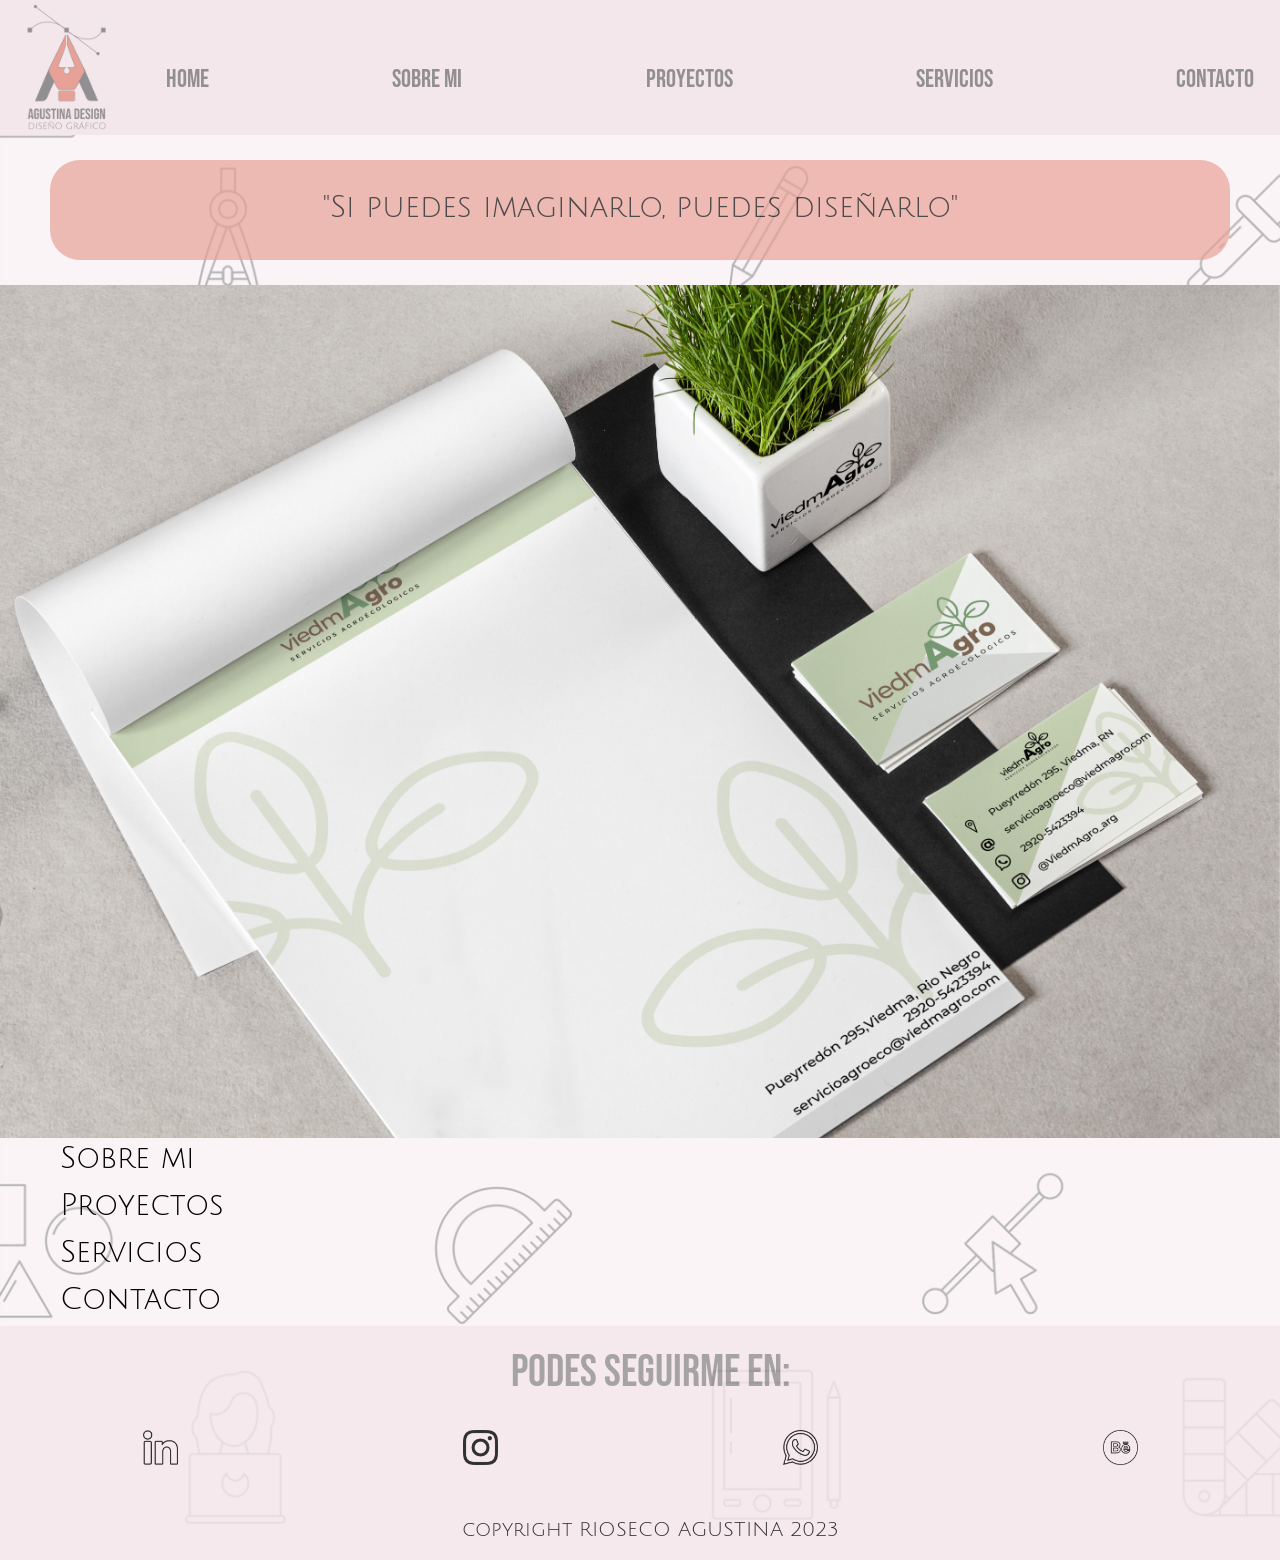
==== index.html @ bef90348 "agregado de nuevo repositorio" ====
<!DOCTYPE html>
<html lang="es">
<head>
    <meta charset="UTF-8">
    <meta http-equiv="X-UA-Compatible" content="IE=edge">
    <meta name="viewport" content="width=device-width, initial-scale=1.0">
    <meta name="description"
      content="Sitio de servicios de diseño grafico, identidad de marcas, brandign, redes sociales y diseño web de forma presencial, hibrido o remoto">
    <meta name="keywords" content="logotipos, paleta cromatica, tipografias, mockups, redes sociales, html, css, sass">
    <title>Agustina Design | Diseño gráfico</title>
    <link rel="shortcut icon" href="./img/favicon.png">
    <link href="https://cdn.jsdelivr.net/npm/bootstrap@5.3.0/dist/css/bootstrap.min.css" rel="stylesheet"
        integrity="sha384-9ndCyUaIbzAi2FUVXJi0CjmCapSmO7SnpJef0486qhLnuZ2cdeRhO02iuK6FUUVM" crossorigin="anonymous">
    <script src="https://cdn.jsdelivr.net/npm/bootstrap@5.3.0/dist/js/bootstrap.bundle.min.js"
        integrity="sha384-geWF76RCwLtnZ8qwWowPQNguL3RmwHVBC9FhGdlKrxdiJJigb/j/68SIy3Te4Bkz"
        crossorigin="anonymous"></script>
    <link rel="stylesheet" href="https://cdnjs.cloudflare.com/ajax/libs/animate.css/4.1.1/animate.min.css"/>
    <link rel="stylesheet" href="./css/estilos.css">
</head>
<body id="grilla">
    <header id="header" class="header">
      <!--menu de inicio, contiene imagen de logotipo y menu principal-->
      <!--logotipo principal-->
        <section>
             <a href="./index.html"><img class="imagen-logo" src="./img/logo-principal.png" alt="imagen de logo de mi marca"></a>  
        </section>
        <!--menu de inicio-->
        <nav>
            <ul class="menu">
                <li><a href="./index.html" class="textomenu">Home</a></li>
                <li><a href="./pages/sobre-mi.html" class="textomenu">Sobre mi</a></li>
                <li><a href="./pages/proyectos.html" class="textomenu">Proyectos</a></li>
                <li><a href="./pages/servicios.html" class="textomenu">Servicios</a></li>
                <li><a href="./pages/contacto.html" class="textomenu">Contacto</a></li>
            </ul>
        </nav>
    </header>
    <main class="main">
      <!--main de inicio, contiene texto de bienvenida, carrusel de imagenes, lista de inicio-->
      <!--frase de bienvenida-->
        <div class="incio">
          <h1 class="animate__animated animate__bounce">"Si puedes imaginarlo, puedes diseñarlo"</h1>
        </div> 
        <!--carrusel de imagenes-->
        <div id="carouselExampleSlidesOnly" class="carousel slide" data-bs-ride="carousel">
          <div class="carousel-inner">
            <div class="carousel-item active">
              <img src="./img/inicio/viedmagro-1.jpg" class="d-block w-100" alt="papeleria de marca viedmagro">
            </div>
            <div class="carousel-item">
              <img src="./img/inicio/76421.jpg" class="d-block w-100" alt="cartel de reposteria">
            </div>
            <div class="carousel-item">
              <img src="./img/inicio/17902348.jpg" class="d-block w-100" alt="papeleria de agendas de alma sur">
            </div>
          </div>
        </div>
        <!--listas de inicio-->
        <nav>
          <div>
            <h2 class="listainicio"><a href="./pages/sobre mi.html">Sobre mi</a></h2>
            <h2 class="listainicio"><a href="./pages/proyectos.html">Proyectos</a></h2>
            <h2 class="listainicio"><a href="./pages/servicios.html">Servicios</a></h2>
            <h2 class="listainicio"><a href="./pages/contacto.html">Contacto</a></h2>
          </div> 
        </nav>
    </main>
    <!--footer, contiene texto de salida, redes sociales y copyrigth-->
    <footer class="footer">
      <!--texto salida-->
        <div>
            <h6>Podes seguirme en:</h6>
        </div>
        <!--redes sociales y sus enlaces-->
            <div class="redesfooter">
                
                <a href="https://www.linkedin.com/in/agustina-rioseco-5066a0279/" target="_blank"><img class="footerr" src="./img/redes/linkedin.png" alt="imagen linkedin"></a>

               <a href="https://www.instagram.com/de_la_fuente_agustina/" target="_blank"><img class="footerr" src="./img/redes/instagram.png" alt="imagen instagram"></a>
            
                <a href="https://wa.me/2995010881" target="_blank"><img class="footerr" src="./img/redes//whatsapp.png" alt="imagen whatsapp"></a>
            
              <a href="https://www.behance.net/agustinarioseco1/projects" target="_blank"><img  class="footerr" src="./img/redes/behance.png" alt="imagen behance"></a>
            </div>
            <!--pie de pagina o copyrigth-->
        <div>
            <p class="pie-de-pagina"> copyright RIOSECO AGUSTINA 2023</p>
        </div>
    </footer>
</body>
</html>
---- css/estilos.css ----
@charset "UTF-8";
/*colores*/
/*fuentes*/
/*size*/
/*maps*/
/*mixins*/
@font-face {
  font-family: "julius";
  src: url(../fonts/JuliusSansOne-Regular.ttf);
}
@font-face {
  font-family: "bebas neue";
  src: url(../fonts/BebasNeue-Regular.ttf);
}
body {
  background-image: url(../img/fondo1.png);
  background-size: cover;
}

/******ESTRUCTURA******/
* {
  margin: 0;
  padding: 0;
}

/*maqueta pagina principal*/
body #grilla {
  overflow-x: hidden;
  display: grid;
  grid-template-areas: "header" "main" "footer";
  grid-template-columns: 100%;
}
body #grilla .header {
  grid-area: header;
}
body #grilla .main {
  grid-area: main;
}
body #grilla .footer {
  grid-area: footer;
}

/******INDEX******/
/*menu de incio*/
#header {
  overflow: hidden;
  background-color: #F4E7EC;
  display: grid;
  grid-template-areas: "imagen-logo menu";
  grid-template-columns: 140px 1fr;
  grid-template-rows: 135px;
}

header section a .imagen-logo {
  grid-area: imagen-logo;
  background-color: #F4E7EC;
  height: 130px;
  width: 130px;
  padding: 2px;
  margin: 2px;
}
header nav .menu {
  text-decoration: none;
  list-style-type: none;
  overflow: hidden;
  grid-area: menu;
  height: 140px;
  padding: 40px 10px;
  margin: 10px 5px;
  display: flex;
  flex-direction: row;
  justify-content: space-between;
  align-items: center;
}
header nav .menu .textomenu {
  font-family: "bebas neue";
  font-size: 25px;
  padding: 40px 10px;
  margin: 1px;
  text-decoration: none;
  color: #918f91;
}
header nav .menu .textomenu:hover {
  padding: 8px;
  background-color: #f6dce6;
  border-radius: 15px;
}

/*frase inicio*/
/*listas de la pagina de incio*/
main h1 {
  color: black;
  font-family: "julius";
  font-size: 30px;
  overflow: hidden;
  background-color: #e8a197;
  opacity: 70%;
  text-align: center;
  height: 100px;
  padding: 30px;
  margin: 25px 50px;
  border-radius: 30px;
}
main nav div h2 .listainicio {
  background-color: #e8a197;
  color: black;
  height: 90px;
  padding: 25px;
  margin: 25px;
  opacity: 70%;
}
main nav div h2 a {
  text-decoration: none;
  color: black;
  font-family: "julius";
  font-size: 30px;
  overflow: hidden;
  text-align: center;
  height: 100px;
  padding: 10px;
  margin: 25px 50px;
  border-radius: 30px;
}
main nav div h2 a:hover {
  font-weight: lighter;
  padding: 1px 10px;
  background-color: #F4E7EC;
  opacity: 50%;
  border: 10px;
}

/*pie de pagina*/
footer {
  overflow: hidden;
  background-color: #F4E7EC;
  opacity: 80%;
}
footer h6 {
  font-family: "bebas neue";
  color: #918f91;
  text-align: center;
  width: 100%;
  font-size: 45px;
  padding: 10px;
  margin: 10px;
}
footer .redesfooter {
  display: flex;
  flex-direction: row;
  justify-content: space-around;
}
footer .redesfooter a .footerr {
  height: 45px;
  width: 45px;
  padding: 5px;
  margin: 5px;
}
footer .redesfooter a:hover {
  font-weight: lighter;
  padding: 1px 10px;
  background-color: #F4E7EC;
  opacity: 50%;
  border: 10px;
}
footer .pie-de-pagina {
  font-family: "julius";
  color: black;
  font-size: 20px;
  text-align: center;
  width: 100%;
  padding: 30px 5px 5px;
  margin: 10px;
}

@media (min-width: 320px) and (max-width: 699px) {
  #grilla {
    overflow-x: hidden;
    display: grid;
    grid-template-areas: "header" "main" "footer";
    grid-template-columns: 100%;
  }
  .header {
    grid-area: header;
  }
  .main {
    grid-area: main;
  }
  .footer {
    grid-area: footer;
  }
  /*menu de incio*/
  #header {
    background-color: #F4E7EC;
    width: 100%;
    display: grid;
    grid-template-areas: "imagen-logo" "menu";
    grid-template-columns: 1fr;
    grid-template-rows: 120px 40px;
    justify-items: center;
  }
  header section .imagen-logo {
    grid-area: imagen-logo;
    background-color: #F4E7EC;
    height: 120px;
    width: 120px;
    padding: 5px 1px 1px;
  }
  header nav .menu {
    grid-area: menú;
    justify-items: start;
    height: 40px;
    padding: 15px;
    margin: 1px 5px;
  }
  header nav .menu .textomenu {
    grid-area: menu;
    justify-items: start;
    font-size: 12px;
    padding: 5px 9px;
  }
  header nav .menu .textomenu:hover {
    font-weight: lighter;
    padding: 1px 10px;
    background-color: #F4E7EC;
    opacity: 50%;
    border: 10px;
  }
  /*frase inicio*/
  /*listas de la pagina de incio*/
  main div h2 {
    font-size: 20px;
    height: 60px;
    padding: 10px;
    margin: 15px 20px;
    border-radius: 15px;
  }
  main nav div h2 .listainicio {
    height: 60px;
    padding: 20px;
    margin: 20px;
    border-radius: 20px;
  }
  main nav div h2 a {
    color: black;
    font-family: "julius";
    font-size: 15px;
    text-align: center;
    height: 20px;
    padding: 20px;
    margin: 25px;
    border-radius: 10px;
  }
  /*pie de pagina*/
  footer h6 {
    font-size: 25px;
  }
  footer .footerr {
    height: 35px;
    width: 35px;
  }
  footer .pie-de-pagina {
    font-size: 12px;
    padding: 10px 5px 5px;
    margin: 10px 10px 5px;
  }
}
/******SOBRE MI******/
main #sobremi-main {
  overflow-x: hidden;
  display: grid;
  grid-template-areas: "carrusel parrafo";
  grid-template-columns: repeat(2 1fr);
}
main div .carrusel {
  grid-area: carrusel;
  margin: 10px;
}
main .parrafo {
  grid-area: parrafo;
  overflow: hidden;
  font-family: "julius";
  color: black;
  background-color: #F4E7EC;
  font-size: 17px;
  width: 700px;
  padding: 5px 25px;
  margin: 5px;
  border-radius: 25px;
  font-weight: 600;
}

@media (min-width: 320px) and (max-width: 699px) {
  main #sobremi-main {
    display: grid;
    grid-template-areas: "carrusel" "parrafo";
    grid-template-rows: repeat(2 1fr);
    justify-items: center;
  }
  main div .carrusel {
    grid-area: carrusel;
    margin: 10px;
    width: 300px;
  }
  main .parrafo {
    grid-area: parrafo;
    font-size: 12px;
    width: 300px;
    padding: 5px;
    margin: 10px;
    border-radius: 15px;
  }
}
@media (min-width: 700px) and (max-width: 1200px) {
  main #sobremi-main {
    display: grid;
    grid-template-areas: "carrusel" "parrafo";
    grid-template-rows: repeat(2 1fr);
    justify-items: center;
  }
  main div .carrusel {
    grid-area: carrusel;
    margin: 10px;
    width: 650px;
  }
  main .parrafo {
    grid-area: parrafo;
    font-size: 15px;
    width: 650px;
    padding: 5px;
    margin: 10px;
    border-radius: 15px;
  }
}
/*****PROYECTOS*****/
#pagina-proyecto {
  display: grid;
  grid-template-areas: "proyecto1 proyecto2 proyecto3" "proyecto4 proyecto5 proyecto6";
  grid-template-columns: repeat(3 1fr);
  grid-template-rows: 2 1fr;
  justify-items: center;
}
#pagina-proyecto .proyecto1 {
  grid-area: proyecto1;
}
#pagina-proyecto .proyecto2 {
  grid-area: proyecto2;
}
#pagina-proyecto .proyecto3 {
  grid-area: proyecto3;
}
#pagina-proyecto .proyecto4 {
  grid-area: proyecto4;
}
#pagina-proyecto .proyecto5 {
  grid-area: proyecto5;
}
#pagina-proyecto .proyecto6 {
  grid-area: proyecto6;
}

main section div h4 {
  font-family: "bebas neue";
  font-size: 30px;
  color: black;
  background-color: #e8a197;
  text-align: center;
  height: 40px;
  width: 350px;
  padding: 5px;
  margin: 10px 50px;
  border-radius: 15px;
}
main section div .carrusel-imagen {
  height: 350px;
  width: 350px;
  padding: 10px;
  margin: 10px 50px;
}
main section .texto-proyecto {
  height: 350px;
  width: 350px;
  padding: 10px;
  margin: 10px 50px;
  font-family: "julius";
  font-size: 15px;
  color: black;
  background-color: #F4E7EC;
  text-align: center;
  border-radius: 15px;
  font-weight: 600;
}

@media (min-width: 320px) and (max-width: 699px) {
  #pagina-proyecto {
    display: grid;
    grid-template-areas: "proyecto1" "proyecto2" "proyecto3" "proyecto4" "proyecto5" "proyecto6";
    grid-template-columns: repeat(1fr);
    grid-template-rows: 6 1fr;
    justify-items: center;
  }
  #pagina-proyecto .proyecto1 {
    grid-area: proyecto1;
  }
  #pagina-proyecto .proyecto2 {
    grid-area: proyecto2;
  }
  #pagina-proyecto .proyecto3 {
    grid-area: proyecto3;
  }
  #pagina-proyecto .proyecto4 {
    grid-area: proyecto4;
  }
  #pagina-proyecto .proyecto5 {
    grid-area: proyecto5;
  }
  #pagina-proyecto .proyecto6 {
    grid-area: proyecto6;
  }
  main section div h4 {
    font-size: 20px;
    width: 300px;
    height: 25px;
    padding: 3px;
    margin: 10px;
    border-radius: 10px;
  }
  main section div .carrusel-imagen {
    height: 300px;
    width: 300px;
    padding: 10px;
    margin: 10px;
  }
  main section div .texto-proyecto {
    font-size: 12px;
    color: "julius";
    height: 100%;
    width: 300px;
    padding: 3px;
    margin: 10px;
    border-radius: 10px;
  }
}
@media (min-width: 700px) and (max-width: 1200px) {
  #pagina-proyecto {
    display: grid;
    grid-template-areas: "proyecto1 proyecto2" "proyecto3 proyecto4" "proyecto5 proyecto6";
    grid-template-columns: repeat(2 1fr);
    grid-template-rows: 3 1fr;
    justify-items: center;
  }
  #pagina-proyecto .proyecto1 {
    grid-area: proyecto1;
  }
  #pagina-proyecto .proyecto2 {
    grid-area: proyecto2;
  }
  #pagina-proyecto .proyecto3 {
    grid-area: proyecto3;
  }
  #pagina-proyecto .proyecto4 {
    grid-area: proyecto4;
  }
  #pagina-proyecto .proyecto5 {
    grid-area: proyecto5;
  }
  #pagina-proyecto .proyecto6 {
    grid-area: proyecto6;
  }
  main section div h4 {
    font-size: 25px;
    height: 35px;
    width: 300px;
    margin: 10px 25px;
    border-radius: 10px;
  }
  main section div .carrusel-imagen {
    height: 300px;
    width: 300px;
    padding: 10px;
    margin: 10px 25px;
  }
  main section .texto-proyecto {
    font-size: 15px;
    height: 410px;
    width: 300px;
    padding: 5px;
    margin: 10px 25px;
    border-radius: 10px;
  }
}
/*****SERVICIOS*****/
#servicios {
  display: grid;
  grid-template-areas: "servicio1 servicio2 servicio3";
  grid-template-columns: repeat(3 1fr);
  grid-template-rows: 100%;
  align-self: center;
  justify-items: center;
}
#servicios .diseño-de-marca {
  grid-area: servicio1;
}
#servicios .diseño-de-papeleria {
  grid-area: servicio2;
}
#servicios .diseño-web {
  grid-area: servicio3;
}

main section .imagen-servicio {
  height: 300px;
  width: 400px;
  padding: 5px;
  margin: 10px;
}
main section div h3 {
  font-family: "bebas neue";
  font-size: 20px;
  color: black;
  background-color: #e8a197;
  text-align: center;
  height: 35px;
  width: 400px;
  padding: 5px;
  margin: 10px;
  border-radius: 15px;
}
main section .lista-servicios {
  font-weight: 600;
  list-style-type: none;
  color: black;
  background-color: #F4E7EC;
  font-family: "julius";
  font-size: 20px;
  text-align: start;
  height: 300px;
  width: 400px;
  padding: 15px;
  margin: 10px;
  border-radius: 10px;
}
main section div .boton {
  font-family: "julius";
  text-decoration: none;
  background-color: #e8a197;
  text-align: center;
  height: 40px;
  width: 400px;
  padding: 5px;
  margin: 10px;
  border-radius: 15px;
}
main section div .boton .textoboton {
  text-decoration: none;
  font-weight: 600;
  color: black;
  font-size: 20px;
  padding: 1px;
  margin: 1px;
}
main section div .boton .textoboton:hover {
  font-weight: lighter;
  padding: 1px 10px;
  background-color: #F4E7EC;
  opacity: 50%;
  border: 10px;
}

@media (min-width: 800px) and (max-width: 1200px) {
  #servicios {
    display: grid;
    grid-template-areas: "servicio1 servicio2 servicio3";
    grid-template-columns: 250px, 250px 250px;
    grid-template-rows: 100%;
    align-self: center;
    justify-items: center;
  }
  #servicios .diseño-de-marca {
    grid-area: servicio1;
  }
  #servicios .diseño-de-papeleria {
    grid-area: servicio2;
  }
  #servicios .diseño-web {
    grid-area: servicio3;
  }
  main section .imagen-servicio {
    height: 180px;
    width: 250px;
    padding: 5px;
    margin: 10px;
  }
  main section div h3 {
    width: 250px;
  }
  main section .lista-servicios {
    height: 300px;
    font-size: 15px;
    width: 250px;
  }
  main section div .boton {
    height: 30px;
    width: 250px;
    padding: 5px;
    margin: 10px;
    border-radius: 10px;
  }
  main section div .boton .textoboton {
    font-size: 15px;
  }
  main section div .boton .textoboton:hover {
    font-weight: lighter;
    padding: 1px 10px;
    background-color: #F4E7EC;
    opacity: 50%;
    border: 10px;
  }
}
@media (min-width: 320px) and (max-width: 799px) {
  #servicios {
    display: grid;
    grid-template-areas: "servicio1" "servicio2" "servicio3";
    grid-template-columns: 1fr;
    grid-template-rows: 470px 450px 400px;
    justify-items: center;
  }
  #servicios .diseño-de-marca {
    grid-area: servicio1;
  }
  #servicios .diseño-de-papeleria {
    grid-area: servicio2;
  }
  #servicios .diseño-web {
    grid-area: servicio3;
  }
  main section .imagen-servicio {
    height: 200px;
    width: 300px;
    padding: 5px;
    margin: 5px;
  }
  main section div h3 {
    width: 300px;
    padding: 5px;
    margin: 5px;
    font-size: 20px;
    height: 25px;
    border-radius: 10px;
  }
  main section .lista-servicios {
    width: 300px;
    padding: 5px;
    margin: 5px;
    font-size: 12px;
    text-align: start;
    height: 100%;
    border-radius: 5px;
  }
  main section div .boton {
    width: 300px;
    padding: 5px;
    margin: 5px;
    border-radius: 10px;
  }
  main section div .boton .textoboton {
    font-size: 15px;
  }
  main section div .boton .textoboton a:hover {
    font-weight: lighter;
    padding: 1px 10px;
    background-color: #F4E7EC;
    opacity: 50%;
    border: 10px;
  }
}
/*****CONTACTO*****/
main #main-contactos {
  display: flex;
  flex-direction: row;
  justify-content: center;
  align-items: start;
}
main #main-contactos .titulo-contacto {
  font-family: "bebas neue";
  font-size: 25px;
  color: black;
  background-color: #e8a197;
  text-align: center;
  height: 35px;
  width: 420px;
  padding: 5px;
  margin: 10px 20px;
  border-radius: 15px;
}
main #main-contactos nav .lista-contacto {
  list-style-type: none;
  background-color: #F4E7EC;
  font-family: "julius";
  font-size: 18px;
  height: 400px;
  width: 430px;
  padding: 15px;
  margin: 15px 20px;
  border-radius: 10px;
}
main #main-contactos nav .lista-contacto .iconos {
  height: 45px;
  width: 45px;
  padding: 5px;
  margin: 5px;
}
main #main-contactos nav .lista-contacto .texto6 {
  text-align: start;
  color: black;
  text-decoration: none;
}
main #main-contactos nav .lista-contacto .texto6:hover {
  font-weight: lighter;
  padding: 1px 10px;
  background-color: #F4E7EC;
  opacity: 50%;
  border: 10px;
}
main #main-contactos div iframe {
  height: 400px;
  width: 430px;
  padding: 5px;
  margin: 5px 20px;
}
main #main-contactos div form div input {
  background-color: #e8a197;
  font-family: "julius";
  font-size: 20px;
  text-align: center;
  height: 100%;
  width: 430px;
  padding: 5px;
  margin: 5px 20px;
  border-radius: 10px;
  border: #e8a197;
}
main #main-contactos div form div textarea {
  background-color: #e8a197;
  font-family: "julius";
  font-size: 20px;
  text-align: start;
  height: 255px;
  width: 430px;
  padding: 5px;
  margin: 5px 20px;
  border-radius: 10px;
  border: #e8a197;
}
main #main-contactos div form div button {
  background-color: #e8a197;
  font-family: "julius";
  font-size: 20px;
  text-align: center;
  height: 100%;
  width: 430px;
  padding: 5px;
  margin: 5px 20px;
  border-radius: 10px;
  border: #e8a197;
}

@media (min-width: 700px) and (max-width: 1200px) {
  main #main-contactos {
    display: grid;
    grid-template-areas: "contacto1" "mapa" "formulario";
    grid-template-rows: 480px 530px 550px;
    justify-items: center;
  }
  main #main-contactos .titulo-contacto {
    font-size: 25px;
    height: 35px;
    width: 500px;
    padding: 5px;
    margin: 10px;
    border-radius: 10px;
  }
  main #main-contactos nav .lista-contacto {
    font-size: 20px;
    width: 500px;
    padding: 15px;
    margin: 10px;
  }
  main #main-contactos nav .lista-contacto .iconos {
    height: 45px;
    width: 45px;
    padding: 5px;
    margin: 5px;
  }
  main #main-contactos nav .lista-contacto .texto6 {
    font-size: 20px;
  }
  main #main-contactos nav .lista-contacto .texto6:hover {
    font-weight: lighter;
    padding: 1px 10px;
    background-color: #F4E7EC;
    opacity: 50%;
    border: 10px;
  }
  main #main-contactos div iframe {
    height: 450px;
    width: 500px;
    padding: 5px;
    margin: 5px;
  }
  main #main-contactos div form div input {
    font-size: 20px;
    width: 500px;
    padding: 5px;
    margin: 5px;
  }
  main #main-contactos div form div textarea {
    font-size: 20px;
    width: 500px;
    padding: 5px;
    margin: 5px;
  }
  main #main-contactos div form div button {
    font-size: 20px;
    width: 500px;
    padding: 5px;
    margin: 5px;
  }
}
@media (min-width: 320px) and (max-width: 699px) {
  main #main-contactos {
    display: grid;
    grid-template-areas: "contacto1" "mapa" "formulario";
    grid-template-rows: 300px 320px 450px;
    justify-items: center;
  }
  main #main-contactos .titulo-contacto {
    font-size: 20px;
    height: 35px;
    width: 300px;
    padding: 5px;
    margin: 10px;
    border-radius: 10px;
  }
  main #main-contactos nav .lista-contacto {
    font-size: 12px;
    height: 230px;
    width: 300px;
    padding: 15px;
    margin: 10px;
  }
  main #main-contactos nav .lista-contacto .iconos {
    height: 30px;
    width: 30px;
    padding: 5px;
    margin: 5px;
  }
  main #main-contactos nav .lista-contacto .texto6 {
    font-size: 12px;
  }
  main #main-contactos nav .lista-contacto .texto6 a:hover {
    font-weight: lighter;
    padding: 1px 10px;
    background-color: #F4E7EC;
    opacity: 50%;
    border: 10px;
  }
  main #main-contactos div iframe {
    height: 250px;
    width: 300px;
    padding: 5px;
    margin: 10px;
  }
  main #main-contactos div form div input {
    font-size: 15px;
    width: 300px;
    padding: 5px;
    margin: 5px 10px;
  }
  main #main-contactos div form div textarea {
    font-size: 15px;
    width: 300px;
    padding: 5px;
    margin: 5px 10px;
  }
  main #main-contactos div form div button {
    font-size: 15px;
    width: 300px;
    padding: 5px;
    margin: 5px 10px;
  }
}

/*# sourceMappingURL=estilos.css.map */
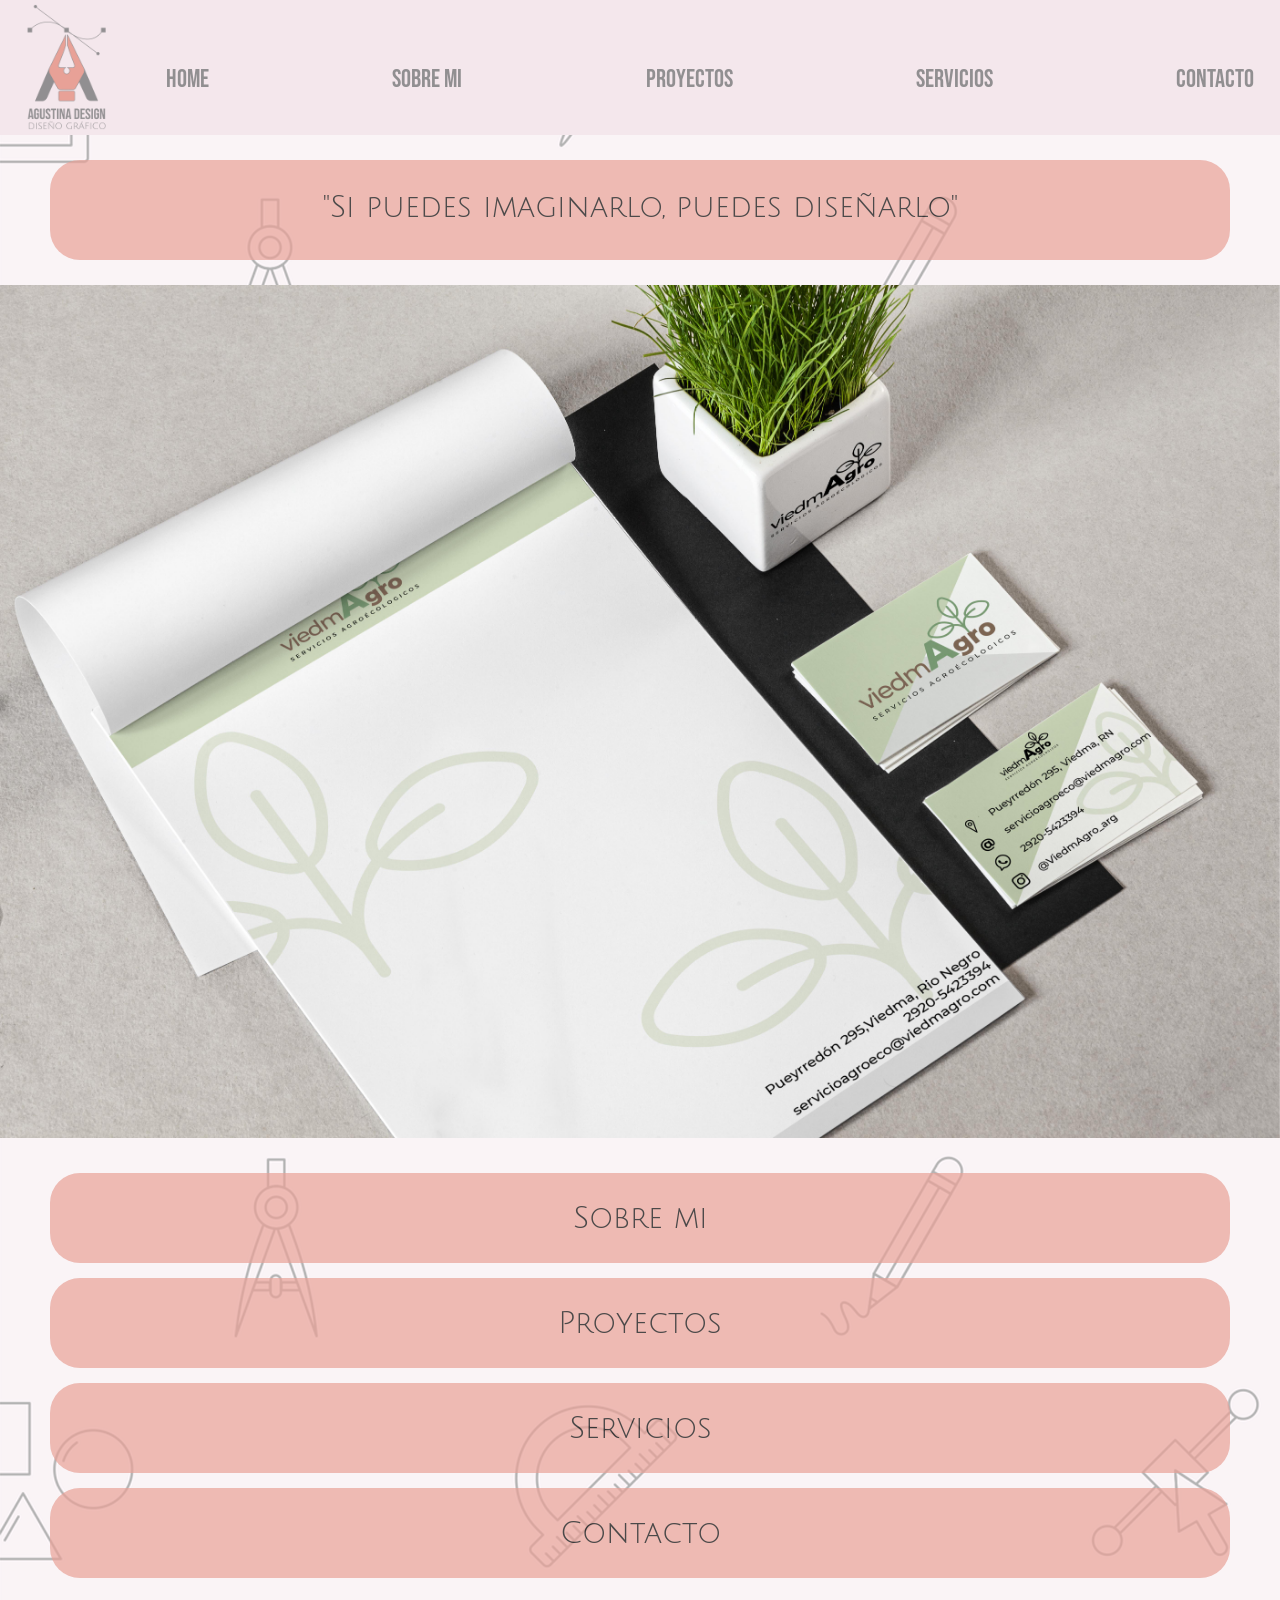
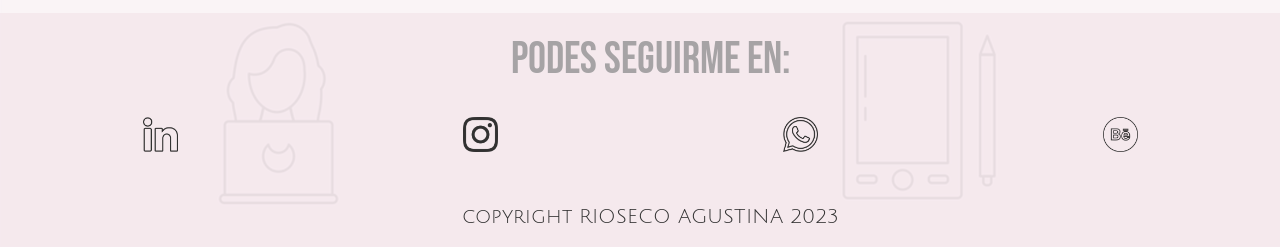
==== commit 2a9a3455: "cambios en sass" ====
--- a/index.html
+++ b/index.html
@@ -58,7 +58,7 @@
         <!--listas de inicio-->
         <nav>
           <div>
-            <h2 class="listainicio"><a href="./pages/sobre mi.html">Sobre mi</a></h2>
+            <h2 class="listainicio"><a href="./pages/sobre-mi.html">Sobre mi</a></h2>
             <h2 class="listainicio"><a href="./pages/proyectos.html">Proyectos</a></h2>
             <h2 class="listainicio"><a href="./pages/servicios.html">Servicios</a></h2>
             <h2 class="listainicio"><a href="./pages/contacto.html">Contacto</a></h2>
--- a/css/estilos.css
+++ b/css/estilos.css
@@ -101,25 +101,29 @@
   margin: 25px 50px;
   border-radius: 30px;
 }
-main nav div h2 .listainicio {
+main nav {
+  padding: 10px;
+  margin: 10px 25px;
+  text-align: center;
+  opacity: 70%;
+}
+main nav div h2 {
   background-color: #e8a197;
   color: black;
   height: 90px;
   padding: 25px;
-  margin: 25px;
-  opacity: 70%;
+  margin: 15px;
+  border-radius: 30px;
+}
+main nav div h2 .listainicio {
+  margin: 50px;
 }
 main nav div h2 a {
   text-decoration: none;
   color: black;
   font-family: "julius";
   font-size: 30px;
-  overflow: hidden;
-  text-align: center;
   height: 100px;
-  padding: 10px;
-  margin: 25px 50px;
-  border-radius: 30px;
 }
 main nav div h2 a:hover {
   font-weight: lighter;
@@ -227,18 +231,27 @@
   }
   /*frase inicio*/
   /*listas de la pagina de incio*/
-  main div h2 {
+  main h1 {
     font-size: 20px;
     height: 60px;
     padding: 10px;
     margin: 15px 20px;
     border-radius: 15px;
   }
+  main nav {
+    padding: 10px;
+    margin: 10px;
+    text-align: center;
+    opacity: 70%;
+  }
+  main nav div h2 {
+    height: 50px;
+    padding: 5px;
+    border-radius: 20px;
+    margin: 10px;
+  }
   main nav div h2 .listainicio {
-    height: 60px;
-    padding: 20px;
-    margin: 20px;
-    border-radius: 20px;
+    margin: 10px;
   }
   main nav div h2 a {
     color: black;
@@ -246,8 +259,8 @@
     font-size: 15px;
     text-align: center;
     height: 20px;
-    padding: 20px;
-    margin: 25px;
+    padding: 5px;
+    margin: 15px;
     border-radius: 10px;
   }
   /*pie de pagina*/
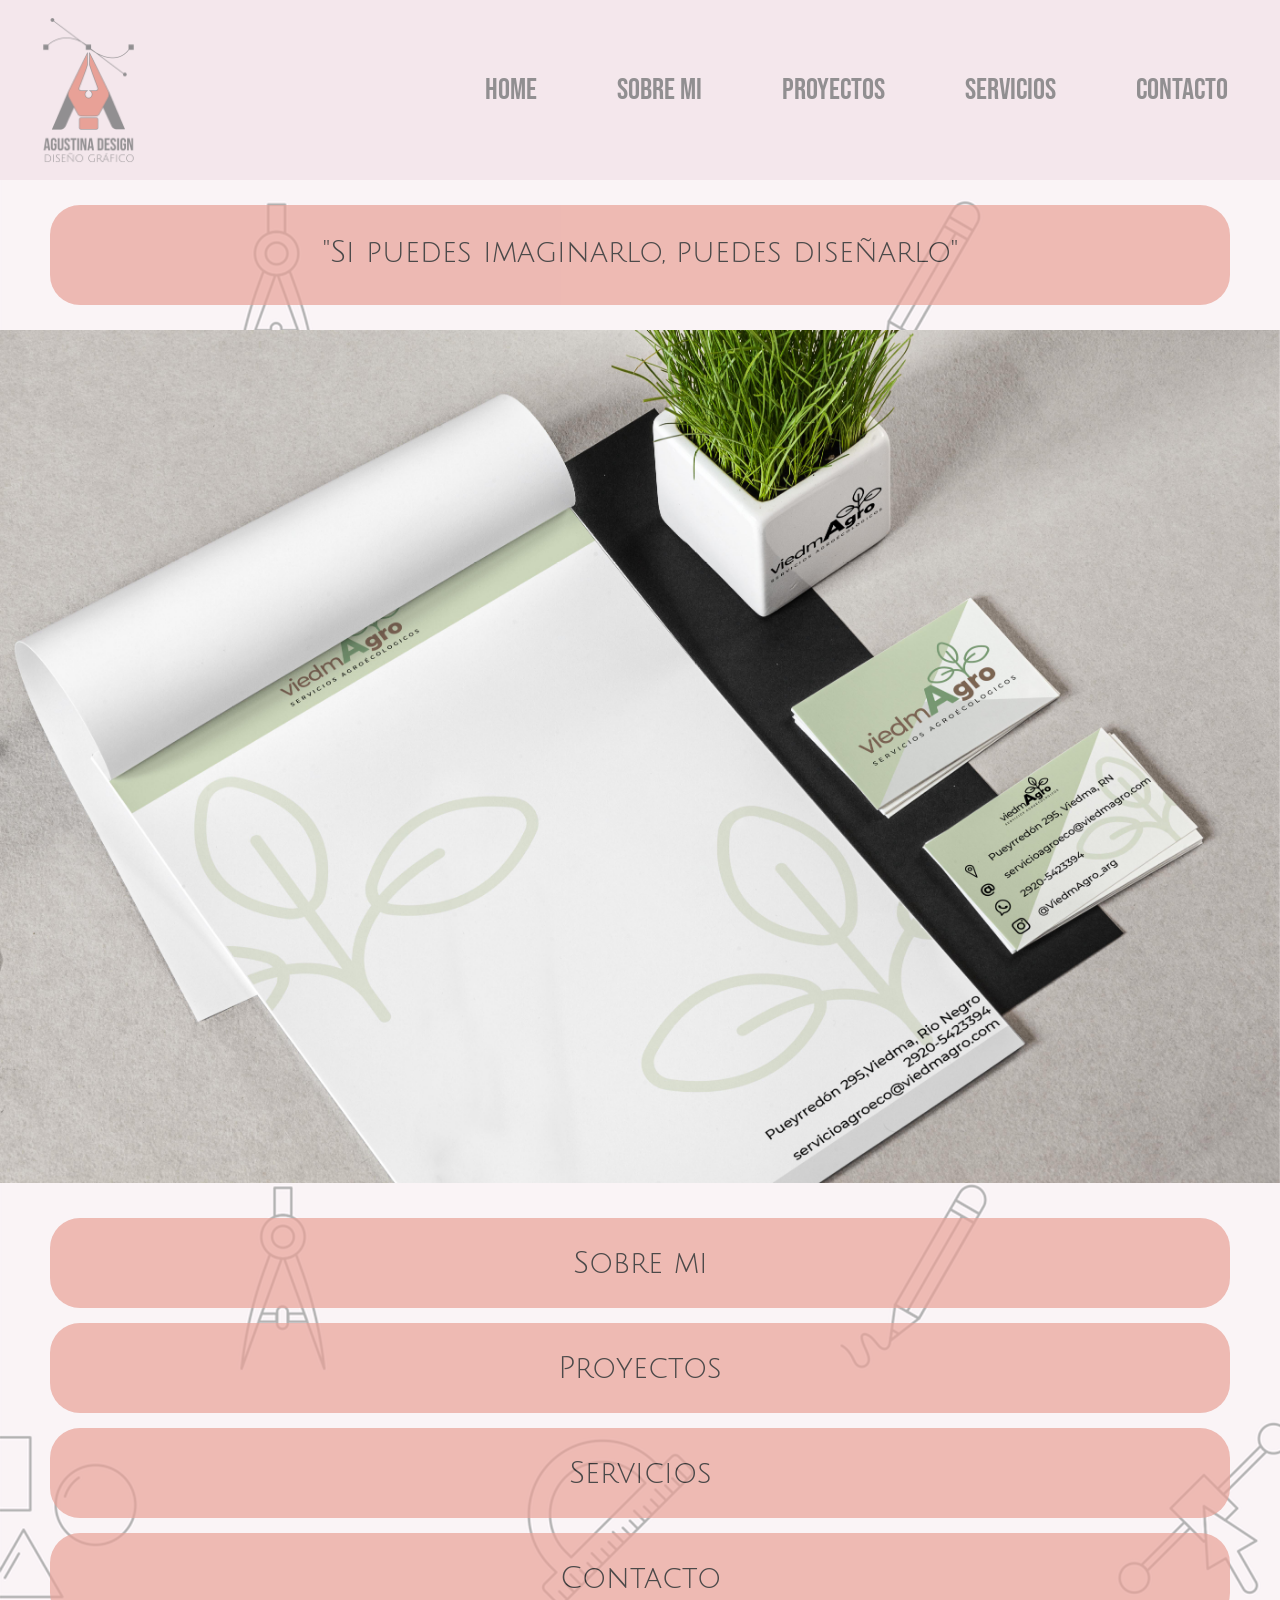
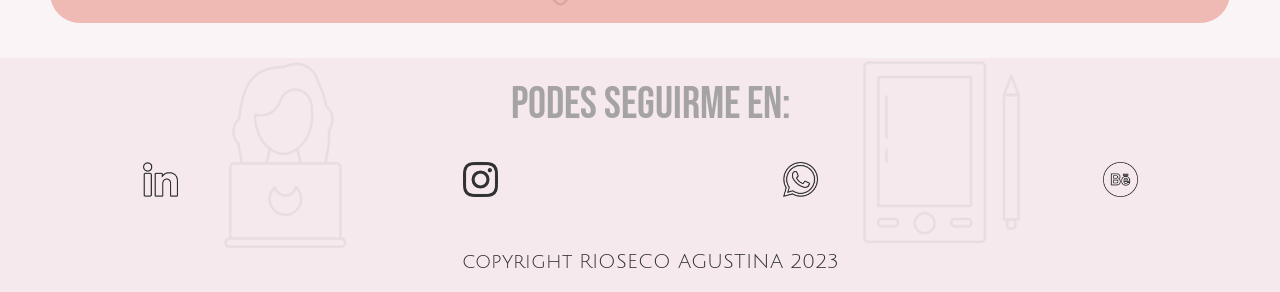
==== commit 72a4fbf3: "cambios finales" ====
--- a/index.html
+++ b/index.html
@@ -15,28 +15,31 @@
         integrity="sha384-geWF76RCwLtnZ8qwWowPQNguL3RmwHVBC9FhGdlKrxdiJJigb/j/68SIy3Te4Bkz"
         crossorigin="anonymous"></script>
     <link rel="stylesheet" href="https://cdnjs.cloudflare.com/ajax/libs/animate.css/4.1.1/animate.min.css"/>
-    <link rel="stylesheet" href="./css/estilos.css">
+    <link rel="stylesheet" href="./css/estilos.css"/>
 </head>
 <body id="grilla">
-    <header id="header" class="header">
-      <!--menu de inicio, contiene imagen de logotipo y menu principal-->
-      <!--logotipo principal-->
-        <section>
-             <a href="./index.html"><img class="imagen-logo" src="./img/logo-principal.png" alt="imagen de logo de mi marca"></a>  
-        </section>
-        <!--menu de inicio-->
-        <nav>
-            <ul class="menu">
-                <li><a href="./index.html" class="textomenu">Home</a></li>
-                <li><a href="./pages/sobre-mi.html" class="textomenu">Sobre mi</a></li>
-                <li><a href="./pages/proyectos.html" class="textomenu">Proyectos</a></li>
-                <li><a href="./pages/servicios.html" class="textomenu">Servicios</a></li>
-                <li><a href="./pages/contacto.html" class="textomenu">Contacto</a></li>
+    <header class="header">
+<!--menu de inicio-->
+      <nav class="navbar navbar-expand-md">
+        <div class="container-fluid">
+          <a class="navbar-brand"  href="./index.html"><img class="imagen-logo" src="./img/logo-principal.png" alt="imagen de logo de mi marca"></a>
+          <button class="navbar-toggler" type="button" data-bs-toggle="collapse" data-bs-target="#menu" aria-controls="navbarSupportedContent" aria-expanded="false" aria-label="Toggle navigation"> 
+            <span class="navbar-toggler-icon"></span>
+          </button>
+          <div class="collapse navbar-collapse" id="menu">
+            <ul class="navbar-nav ms-auto">
+              <li class="nav-item"><a class="nav-link-active" href="./index.html">Home</a></li>
+              <li class="nav-item"><a class="nav-link-active" href="./pages/sobre-mi.html">Sobre mi</a></li>
+              <li class="nav-item"><a class="nav-link-active" href="./pages/proyectos.html">Proyectos</a></li>
+              <li class="nav-item"><a class="nav-link-active" href="./pages/servicios.html">Servicios</a></li>
+              <li class="nav-item"><a class="nav-link-active" href="./pages/contacto.html">Contacto</a></li>
             </ul>
-        </nav>
+          </div>
+        </div>
+      </nav>
     </header>
+<!--main de inicio, contiene texto de bienvenida, carrusel de imagenes, lista de inicio-->
     <main class="main">
-      <!--main de inicio, contiene texto de bienvenida, carrusel de imagenes, lista de inicio-->
       <!--frase de bienvenida-->
         <div class="incio">
           <h1 class="animate__animated animate__bounce">"Si puedes imaginarlo, puedes diseñarlo"</h1>
--- a/css/estilos.css
+++ b/css/estilos.css
@@ -42,45 +42,33 @@
 
 /******INDEX******/
 /*menu de incio*/
-#header {
-  overflow: hidden;
-  background-color: #F4E7EC;
-  display: grid;
-  grid-template-areas: "imagen-logo menu";
-  grid-template-columns: 140px 1fr;
-  grid-template-rows: 135px;
-}
-
-header section a .imagen-logo {
-  grid-area: imagen-logo;
-  background-color: #F4E7EC;
-  height: 130px;
-  width: 130px;
+header {
+  background-color: #F4E7EC;
+}
+header nav a .imagen-logo {
+  background-color: #F4E7EC;
+  height: 150px;
+  width: 150px;
   padding: 2px;
   margin: 2px;
 }
-header nav .menu {
+header nav .nav-link-active {
   text-decoration: none;
   list-style-type: none;
   overflow: hidden;
-  grid-area: menu;
-  height: 140px;
-  padding: 40px 10px;
-  margin: 10px 5px;
+  height: 50px;
+  padding: 10px;
+  margin: 10px 30px;
   display: flex;
   flex-direction: row;
   justify-content: space-between;
   align-items: center;
-}
-header nav .menu .textomenu {
   font-family: "bebas neue";
-  font-size: 25px;
-  padding: 40px 10px;
-  margin: 1px;
+  font-size: 30px;
   text-decoration: none;
   color: #918f91;
 }
-header nav .menu .textomenu:hover {
+header nav .nav-link-active:hover {
   padding: 8px;
   background-color: #f6dce6;
   border-radius: 15px;
@@ -130,7 +118,7 @@
   padding: 1px 10px;
   background-color: #F4E7EC;
   opacity: 50%;
-  border: 10px;
+  border-radius: 10px;
 }
 
 /*pie de pagina*/
@@ -164,7 +152,7 @@
   padding: 1px 10px;
   background-color: #F4E7EC;
   opacity: 50%;
-  border: 10px;
+  border-radius: 10px;
 }
 footer .pie-de-pagina {
   font-family: "julius";
@@ -192,42 +180,33 @@
   .footer {
     grid-area: footer;
   }
-  /*menu de incio*/
-  #header {
-    background-color: #F4E7EC;
-    width: 100%;
-    display: grid;
-    grid-template-areas: "imagen-logo" "menu";
-    grid-template-columns: 1fr;
-    grid-template-rows: 120px 40px;
-    justify-items: center;
-  }
-  header section .imagen-logo {
-    grid-area: imagen-logo;
+  header nav a .imagen-logo {
     background-color: #F4E7EC;
     height: 120px;
     width: 120px;
     padding: 5px 1px 1px;
   }
-  header nav .menu {
-    grid-area: menú;
-    justify-items: start;
-    height: 40px;
-    padding: 15px;
-    margin: 1px 5px;
-  }
-  header nav .menu .textomenu {
-    grid-area: menu;
-    justify-items: start;
-    font-size: 12px;
-    padding: 5px 9px;
-  }
-  header nav .menu .textomenu:hover {
+  header nav .nav-link-active {
+    text-decoration: none;
+    list-style-type: none;
+    overflow: hidden;
+    height: 20px;
+    padding: 1px;
+    margin: 5px;
+    display: flex;
+    flex-direction: column;
+    align-items: flex-end;
+    font-family: "bebas neue";
+    font-size: 15px;
+    text-decoration: none;
+    color: #918f91;
+  }
+  header nav .nav-link-active:hover {
     font-weight: lighter;
     padding: 1px 10px;
     background-color: #F4E7EC;
     opacity: 50%;
-    border: 10px;
+    border-radius: 10px;
   }
   /*frase inicio*/
   /*listas de la pagina de incio*/
@@ -246,12 +225,11 @@
   }
   main nav div h2 {
     height: 50px;
-    padding: 5px;
+    padding: 10px;
     border-radius: 20px;
-    margin: 10px;
   }
   main nav div h2 .listainicio {
-    margin: 10px;
+    margin: 5px;
   }
   main nav div h2 a {
     color: black;
@@ -275,6 +253,39 @@
     font-size: 12px;
     padding: 10px 5px 5px;
     margin: 10px 10px 5px;
+  }
+}
+@media (min-width: 700px) and (max-width: 1200px) {
+  header {
+    background-color: #F4E7EC;
+  }
+  header nav a .imagen-logo {
+    background-color: #F4E7EC;
+    height: 140px;
+    width: 140px;
+    padding: 2px;
+    margin: 2px;
+  }
+  header nav .nav-link-active {
+    text-decoration: none;
+    list-style-type: none;
+    overflow: hidden;
+    height: 40px;
+    padding: 10px;
+    margin: 10px;
+    display: flex;
+    flex-direction: row;
+    justify-content: space-between;
+    align-items: center;
+    font-family: "bebas neue";
+    font-size: 25px;
+    text-decoration: none;
+    color: #918f91;
+  }
+  header nav .nav-link-active:hover {
+    padding: 8px;
+    background-color: #f6dce6;
+    border-radius: 15px;
   }
 }
 /******SOBRE MI******/
@@ -576,7 +587,7 @@
   padding: 1px 10px;
   background-color: #F4E7EC;
   opacity: 50%;
-  border: 10px;
+  border-radius: 10px;
 }
 
 @media (min-width: 800px) and (max-width: 1200px) {
@@ -626,7 +637,7 @@
     padding: 1px 10px;
     background-color: #F4E7EC;
     opacity: 50%;
-    border: 10px;
+    border-radius: 10px;
   }
 }
 @media (min-width: 320px) and (max-width: 799px) {
@@ -683,15 +694,14 @@
     padding: 1px 10px;
     background-color: #F4E7EC;
     opacity: 50%;
-    border: 10px;
+    border-radius: 10px;
   }
 }
 /*****CONTACTO*****/
 main #main-contactos {
-  display: flex;
-  flex-direction: row;
-  justify-content: center;
-  align-items: start;
+  display: grid;
+  grid-template-areas: "contacto1 mapa formulario";
+  overflow-x: hidden;
 }
 main #main-contactos .titulo-contacto {
   font-family: "bebas neue";
@@ -700,20 +710,21 @@
   background-color: #e8a197;
   text-align: center;
   height: 35px;
-  width: 420px;
+  width: 400px;
   padding: 5px;
   margin: 10px 20px;
   border-radius: 15px;
 }
 main #main-contactos nav .lista-contacto {
+  text-align: start;
   list-style-type: none;
   background-color: #F4E7EC;
   font-family: "julius";
-  font-size: 18px;
+  font-size: 16px;
   height: 400px;
-  width: 430px;
+  width: 400px;
   padding: 15px;
-  margin: 15px 20px;
+  margin: 10px 30px;
   border-radius: 10px;
 }
 main #main-contactos nav .lista-contacto .iconos {
@@ -732,11 +743,11 @@
   padding: 1px 10px;
   background-color: #F4E7EC;
   opacity: 50%;
-  border: 10px;
+  border-radius: 10px;
 }
 main #main-contactos div iframe {
   height: 400px;
-  width: 430px;
+  width: 400px;
   padding: 5px;
   margin: 5px 20px;
 }
@@ -746,7 +757,7 @@
   font-size: 20px;
   text-align: center;
   height: 100%;
-  width: 430px;
+  width: 400px;
   padding: 5px;
   margin: 5px 20px;
   border-radius: 10px;
@@ -758,7 +769,7 @@
   font-size: 20px;
   text-align: start;
   height: 255px;
-  width: 430px;
+  width: 400px;
   padding: 5px;
   margin: 5px 20px;
   border-radius: 10px;
@@ -770,7 +781,7 @@
   font-size: 20px;
   text-align: center;
   height: 100%;
-  width: 430px;
+  width: 400px;
   padding: 5px;
   margin: 5px 20px;
   border-radius: 10px;
@@ -779,6 +790,7 @@
 
 @media (min-width: 700px) and (max-width: 1200px) {
   main #main-contactos {
+    overflow-x: hidden;
     display: grid;
     grid-template-areas: "contacto1" "mapa" "formulario";
     grid-template-rows: 480px 530px 550px;
@@ -789,14 +801,14 @@
     height: 35px;
     width: 500px;
     padding: 5px;
-    margin: 10px;
-    border-radius: 10px;
+    margin: 10px 45px;
+    border-radius: 10px;
+    text-align: center;
   }
   main #main-contactos nav .lista-contacto {
     font-size: 20px;
     width: 500px;
-    padding: 15px;
-    margin: 10px;
+    text-align: start;
   }
   main #main-contactos nav .lista-contacto .iconos {
     height: 45px;
@@ -806,52 +818,56 @@
   }
   main #main-contactos nav .lista-contacto .texto6 {
     font-size: 20px;
+    padding: 10px;
+    margin: 10px;
   }
   main #main-contactos nav .lista-contacto .texto6:hover {
     font-weight: lighter;
     padding: 1px 10px;
     background-color: #F4E7EC;
     opacity: 50%;
-    border: 10px;
+    border-radius: 10px;
   }
   main #main-contactos div iframe {
     height: 450px;
     width: 500px;
     padding: 5px;
-    margin: 5px;
+    margin: 5px 45px;
   }
   main #main-contactos div form div input {
     font-size: 20px;
     width: 500px;
     padding: 5px;
-    margin: 5px;
+    margin: 5px 45px;
   }
   main #main-contactos div form div textarea {
     font-size: 20px;
     width: 500px;
     padding: 5px;
-    margin: 5px;
+    margin: 5px 45px;
   }
   main #main-contactos div form div button {
     font-size: 20px;
     width: 500px;
     padding: 5px;
-    margin: 5px;
+    margin: 5px 45px;
   }
 }
 @media (min-width: 320px) and (max-width: 699px) {
   main #main-contactos {
+    overflow-x: hidden;
     display: grid;
     grid-template-areas: "contacto1" "mapa" "formulario";
-    grid-template-rows: 300px 320px 450px;
+    grid-template-rows: 320px 320px 450px;
     justify-items: center;
   }
   main #main-contactos .titulo-contacto {
+    text-align: center;
     font-size: 20px;
     height: 35px;
     width: 300px;
     padding: 5px;
-    margin: 10px;
+    margin: 10px 30px;
     border-radius: 10px;
   }
   main #main-contactos nav .lista-contacto {
@@ -860,6 +876,7 @@
     width: 300px;
     padding: 15px;
     margin: 10px;
+    text-align: start;
   }
   main #main-contactos nav .lista-contacto .iconos {
     height: 30px;
@@ -875,31 +892,31 @@
     padding: 1px 10px;
     background-color: #F4E7EC;
     opacity: 50%;
-    border: 10px;
+    border-radius: 10px;
   }
   main #main-contactos div iframe {
     height: 250px;
     width: 300px;
     padding: 5px;
-    margin: 10px;
+    margin: 10px 30px;
   }
   main #main-contactos div form div input {
     font-size: 15px;
     width: 300px;
     padding: 5px;
-    margin: 5px 10px;
+    margin: 5px 30px;
   }
   main #main-contactos div form div textarea {
     font-size: 15px;
     width: 300px;
     padding: 5px;
-    margin: 5px 10px;
+    margin: 5px 30px;
   }
   main #main-contactos div form div button {
     font-size: 15px;
     width: 300px;
     padding: 5px;
-    margin: 5px 10px;
+    margin: 5px 30px;
   }
 }
 
